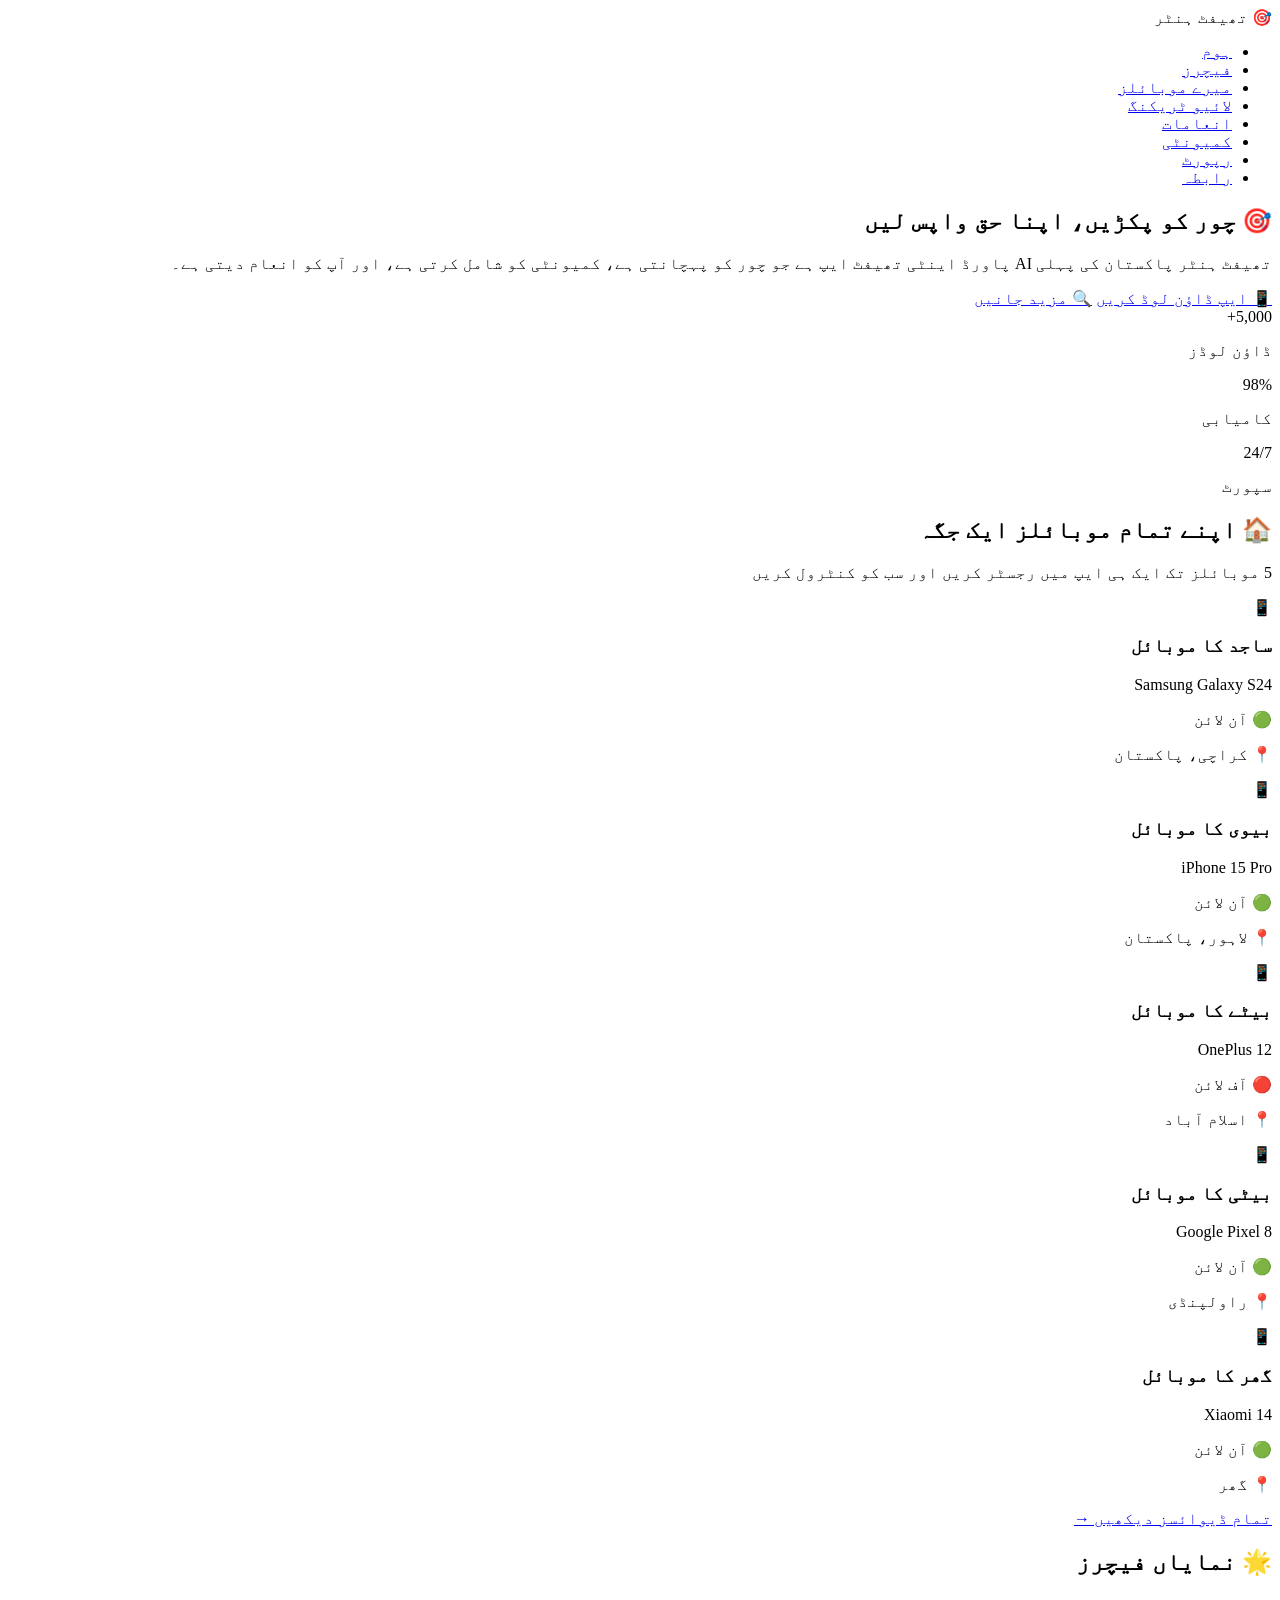
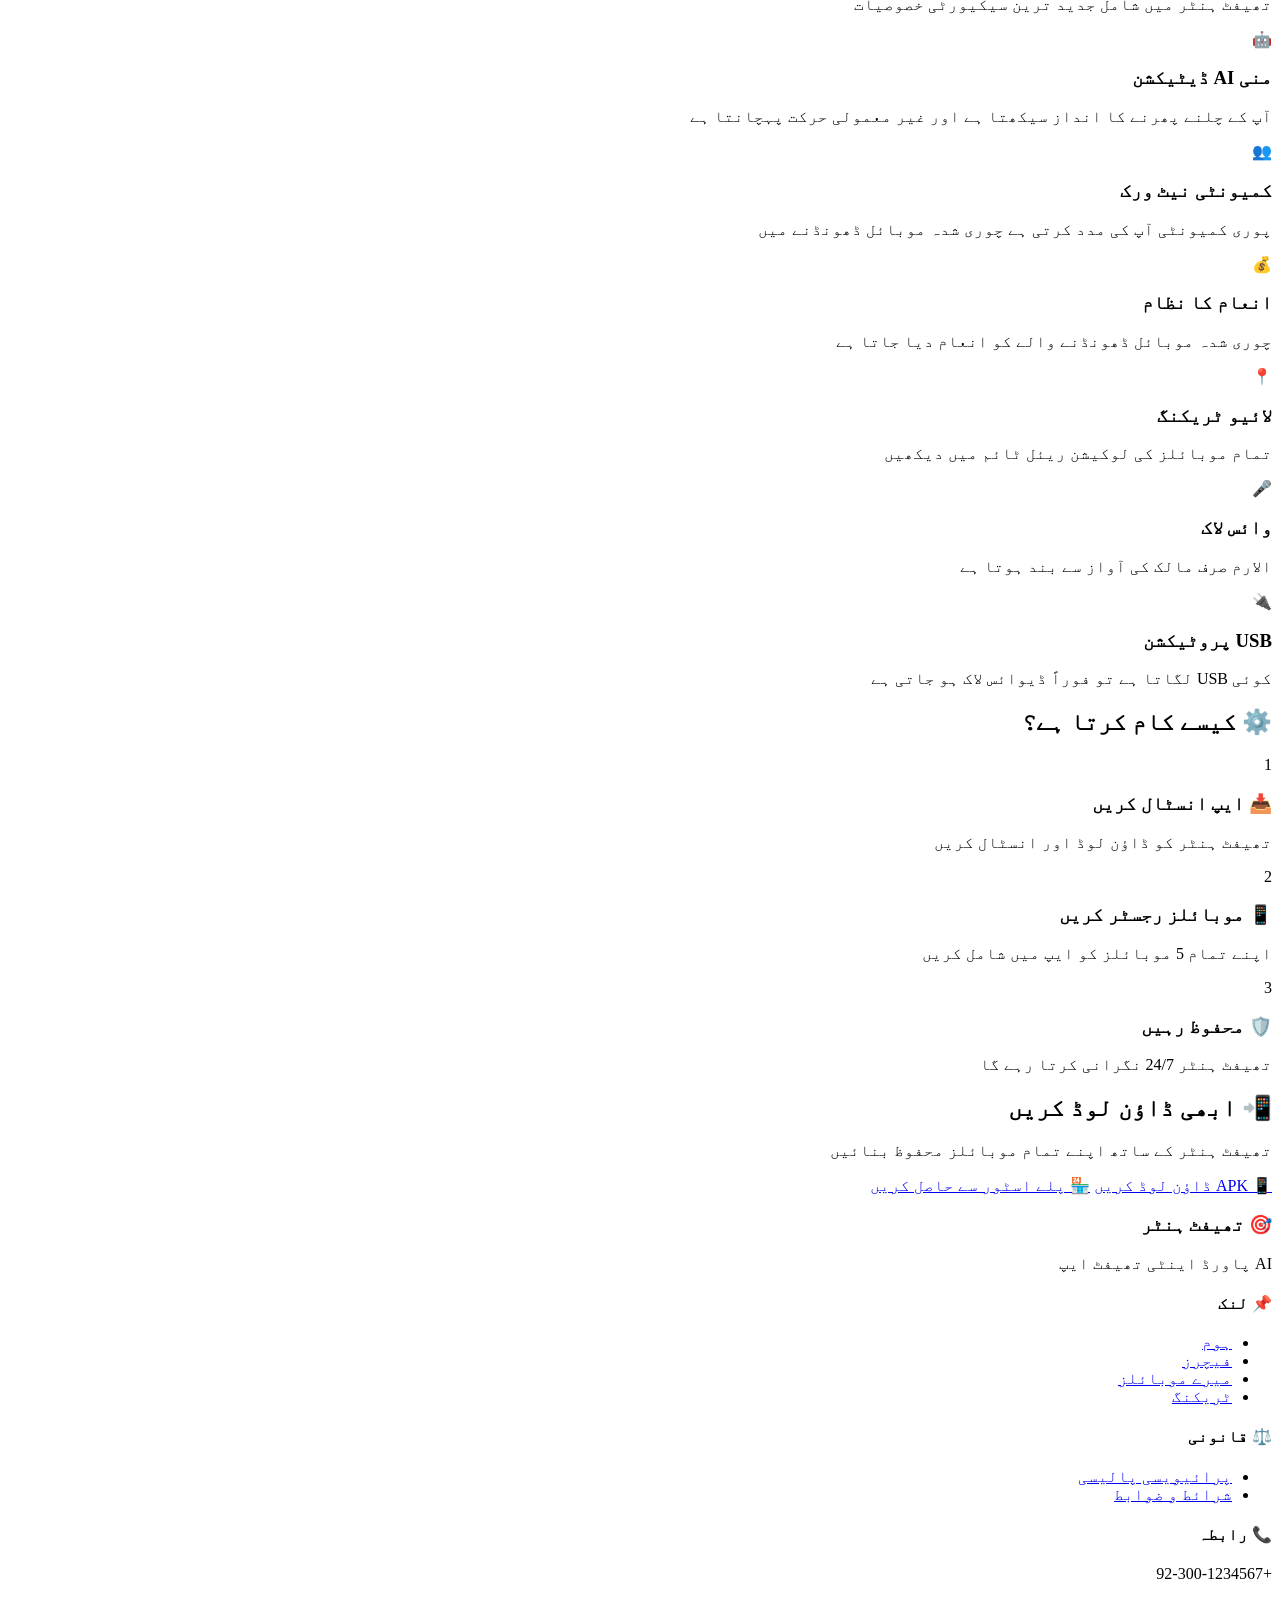
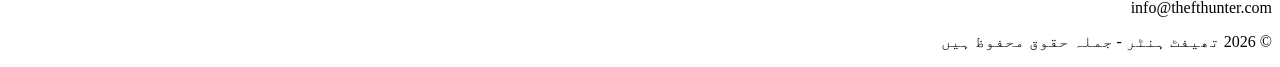
==== index.html @ 6f367af9 "Create index.html" ====
<!DOCTYPE html>
<html lang="ur" dir="rtl">
<head>
    <meta charset="UTF-8" />
    <meta name="viewport" content="width=device-width, initial-scale=1.0"/>
    <title>🎯 تھیفٹ ہنٹر - چور کو پکڑیں، اپنا حق واپس لیں</title>
    <meta name="description" content="تھیفٹ ہنٹر - AI پاورڈ اینٹی تھیفٹ ایپ۔ 5 موبائلز ایک ساتھ ٹریک کریں۔" />
    <link rel="stylesheet" href="css/style.css" />
</head>
<body>

    <!-- ====== نیویگیشن بار ====== -->
    <nav class="navbar">
        <div class="container">
            <div class="logo">
                <span class="logo-icon">🎯</span>
                <span class="logo-text">تھیفٹ ہنٹر</span>
            </div>
            <ul class="nav-menu">
                <li><a href="index.html" class="active">ہوم</a></li>
                <li><a href="features.html">فیچرز</a></li>
                <li><a href="devices.html">میرے موبائلز</a></li>
                <li><a href="track.html">لائیو ٹریکنگ</a></li>
                <li><a href="rewards.html">انعامات</a></li>
                <li><a href="community.html">کمیونٹی</a></li>
                <li><a href="report.html">رپورٹ</a></li>
                <li><a href="contact.html">رابطہ</a></li>
            </ul>
        </div>
    </nav>

    <!-- ====== ہیرو سیکشن ====== -->
    <section class="hero">
        <div class="container">
            <div class="hero-content">
                <h1>🎯 چور کو <span>پکڑیں</span>، اپنا حق <span>واپس لیں</span></h1>
                <p>تھیفٹ ہنٹر پاکستان کی پہلی AI پاورڈ اینٹی تھیفٹ ایپ ہے جو چور کو پہچانتی ہے، کمیونٹی کو شامل کرتی ہے، اور آپ کو انعام دیتی ہے۔</p>
                <div class="hero-buttons">
                    <a href="download.html" class="btn btn-primary">📱 ایپ ڈاؤن لوڈ کریں</a>
                    <a href="features.html" class="btn btn-secondary">🔍 مزید جانیں</a>
                </div>
                <div class="hero-stats">
                    <div class="stat"><span>5,000+</span><p>ڈاؤن لوڈز</p></div>
                    <div class="stat"><span>98%</span><p>کامیابی</p></div>
                    <div class="stat"><span>24/7</span><p>سپورٹ</p></div>
                </div>
            </div>
        </div>
    </section>

    <!-- ====== فیملی ڈیوائسز - 5 موبائلز ====== -->
    <section class="family-devices">
        <div class="container">
            <h2>🏠 اپنے تمام موبائلز ایک جگہ</h2>
            <p>5 موبائلز تک ایک ہی ایپ میں رجسٹر کریں اور سب کو کنٹرول کریں</p>
            
            <div class="devices-preview">
                <div class="device-card">
                    <div class="device-icon">📱</div>
                    <h3>ساجد کا موبائل</h3>
                    <p>Samsung Galaxy S24</p>
                    <span class="status online">🟢 آن لائن</span>
                    <p class="location">📍 کراچی، پاکستان</p>
                </div>
                <div class="device-card">
                    <div class="device-icon">📱</div>
                    <h3>بیوی کا موبائل</h3>
                    <p>iPhone 15 Pro</p>
                    <span class="status online">🟢 آن لائن</span>
                    <p class="location">📍 لاہور، پاکستان</p>
                </div>
                <div class="device-card">
                    <div class="device-icon">📱</div>
                    <h3>بیٹے کا موبائل</h3>
                    <p>OnePlus 12</p>
                    <span class="status offline">🔴 آف لائن</span>
                    <p class="location">📍 اسلام آباد</p>
                </div>
                <div class="device-card">
                    <div class="device-icon">📱</div>
                    <h3>بیٹی کا موبائل</h3>
                    <p>Google Pixel 8</p>
                    <span class="status online">🟢 آن لائن</span>
                    <p class="location">📍 راولپنڈی</p>
                </div>
                <div class="device-card">
                    <div class="device-icon">📱</div>
                    <h3>گھر کا موبائل</h3>
                    <p>Xiaomi 14</p>
                    <span class="status online">🟢 آن لائن</span>
                    <p class="location">📍 گھر</p>
                </div>
            </div>
            <a href="devices.html" class="btn btn-primary">تمام ڈیوائسز دیکھیں →</a>
        </div>
    </section>

    <!-- ====== فیچرز ====== -->
    <section class="features">
        <div class="container">
            <h2>🌟 نمایاں فیچرز</h2>
            <p>تھیفٹ ہنٹر میں شامل جدید ترین سیکیورٹی خصوصیات</p>
            
            <div class="features-grid">
                <div class="feature-card">
                    <div class="feature-icon">🤖</div>
                    <h3>منی AI ڈیٹیکشن</h3>
                    <p>آپ کے چلنے پھرنے کا انداز سیکھتا ہے اور غیر معمولی حرکت پہچانتا ہے</p>
                </div>
                <div class="feature-card">
                    <div class="feature-icon">👥</div>
                    <h3>کمیونٹی نیٹ ورک</h3>
                    <p>پوری کمیونٹی آپ کی مدد کرتی ہے چوری شدہ موبائل ڈھونڈنے میں</p>
                </div>
                <div class="feature-card">
                    <div class="feature-icon">💰</div>
                    <h3>انعام کا نظام</h3>
                    <p>چوری شدہ موبائل ڈھونڈنے والے کو انعام دیا جاتا ہے</p>
                </div>
                <div class="feature-card">
                    <div class="feature-icon">📍</div>
                    <h3>لائیو ٹریکنگ</h3>
                    <p>تمام موبائلز کی لوکیشن ریئل ٹائم میں دیکھیں</p>
                </div>
                <div class="feature-card">
                    <div class="feature-icon">🎤</div>
                    <h3>وائس لاک</h3>
                    <p>الارم صرف مالک کی آواز سے بند ہوتا ہے</p>
                </div>
                <div class="feature-card">
                    <div class="feature-icon">🔌</div>
                    <h3>USB پروٹیکشن</h3>
                    <p>کوئی USB لگاتا ہے تو فوراً ڈیوائس لاک ہو جاتی ہے</p>
                </div>
            </div>
        </div>
    </section>

    <!-- ====== کیسے کام کرتا ہے ====== -->
    <section class="how-it-works">
        <div class="container">
            <h2>⚙️ کیسے کام کرتا ہے؟</h2>
            <div class="steps">
                <div class="step">
                    <div class="step-number">1</div>
                    <h3>📥 ایپ انسٹال کریں</h3>
                    <p>تھیفٹ ہنٹر کو ڈاؤن لوڈ اور انسٹال کریں</p>
                </div>
                <div class="step">
                    <div class="step-number">2</div>
                    <h3>📱 موبائلز رجسٹر کریں</h3>
                    <p>اپنے تمام 5 موبائلز کو ایپ میں شامل کریں</p>
                </div>
                <div class="step">
                    <div class="step-number">3</div>
                    <h3>🛡️ محفوظ رہیں</h3>
                    <p>تھیفٹ ہنٹر 24/7 نگرانی کرتا رہے گا</p>
                </div>
            </div>
        </div>
    </section>

    <!-- ====== ڈاؤن لوڈ ====== -->
    <section class="download-section">
        <div class="container">
            <h2>📲 ابھی ڈاؤن لوڈ کریں</h2>
            <p>تھیفٹ ہنٹر کے ساتھ اپنے تمام موبائلز محفوظ بنائیں</p>
            <div class="download-buttons">
                <a href="#" class="btn btn-download">📱 APK ڈاؤن لوڈ کریں</a>
                <a href="#" class="btn btn-download btn-google">🏪 پلے اسٹور سے حاصل کریں</a>
            </div>
        </div>
    </section>

    <!-- ====== فوٹر ====== -->
    <footer>
        <div class="container">
            <div class="footer-grid">
                <div>
                    <h3>🎯 تھیفٹ ہنٹر</h3>
                    <p>AI پاورڈ اینٹی تھیفٹ ایپ</p>
                </div>
                <div>
                    <h4>📌 لنک</h4>
                    <ul>
                        <li><a href="index.html">ہوم</a></li>
                        <li><a href="features.html">فیچرز</a></li>
                        <li><a href="devices.html">میرے موبائلز</a></li>
                        <li><a href="track.html">ٹریکنگ</a></li>
                    </ul>
                </div>
                <div>
                    <h4>⚖️ قانونی</h4>
                    <ul>
                        <li><a href="#">پرائیویسی پالیسی</a></li>
                        <li><a href="#">شرائط و ضوابط</a></li>
                    </ul>
                </div>
                <div>
                    <h4>📞 رابطہ</h4>
                    <p>+92-300-1234567</p>
                    <p>info@thefthunter.com</p>
                </div>
            </div>
            <p class="copyright">&copy; 2026 تھیفٹ ہنٹر - جملہ حقوق محفوظ ہیں</p>
        </div>
    </footer>

</body>
  </html>
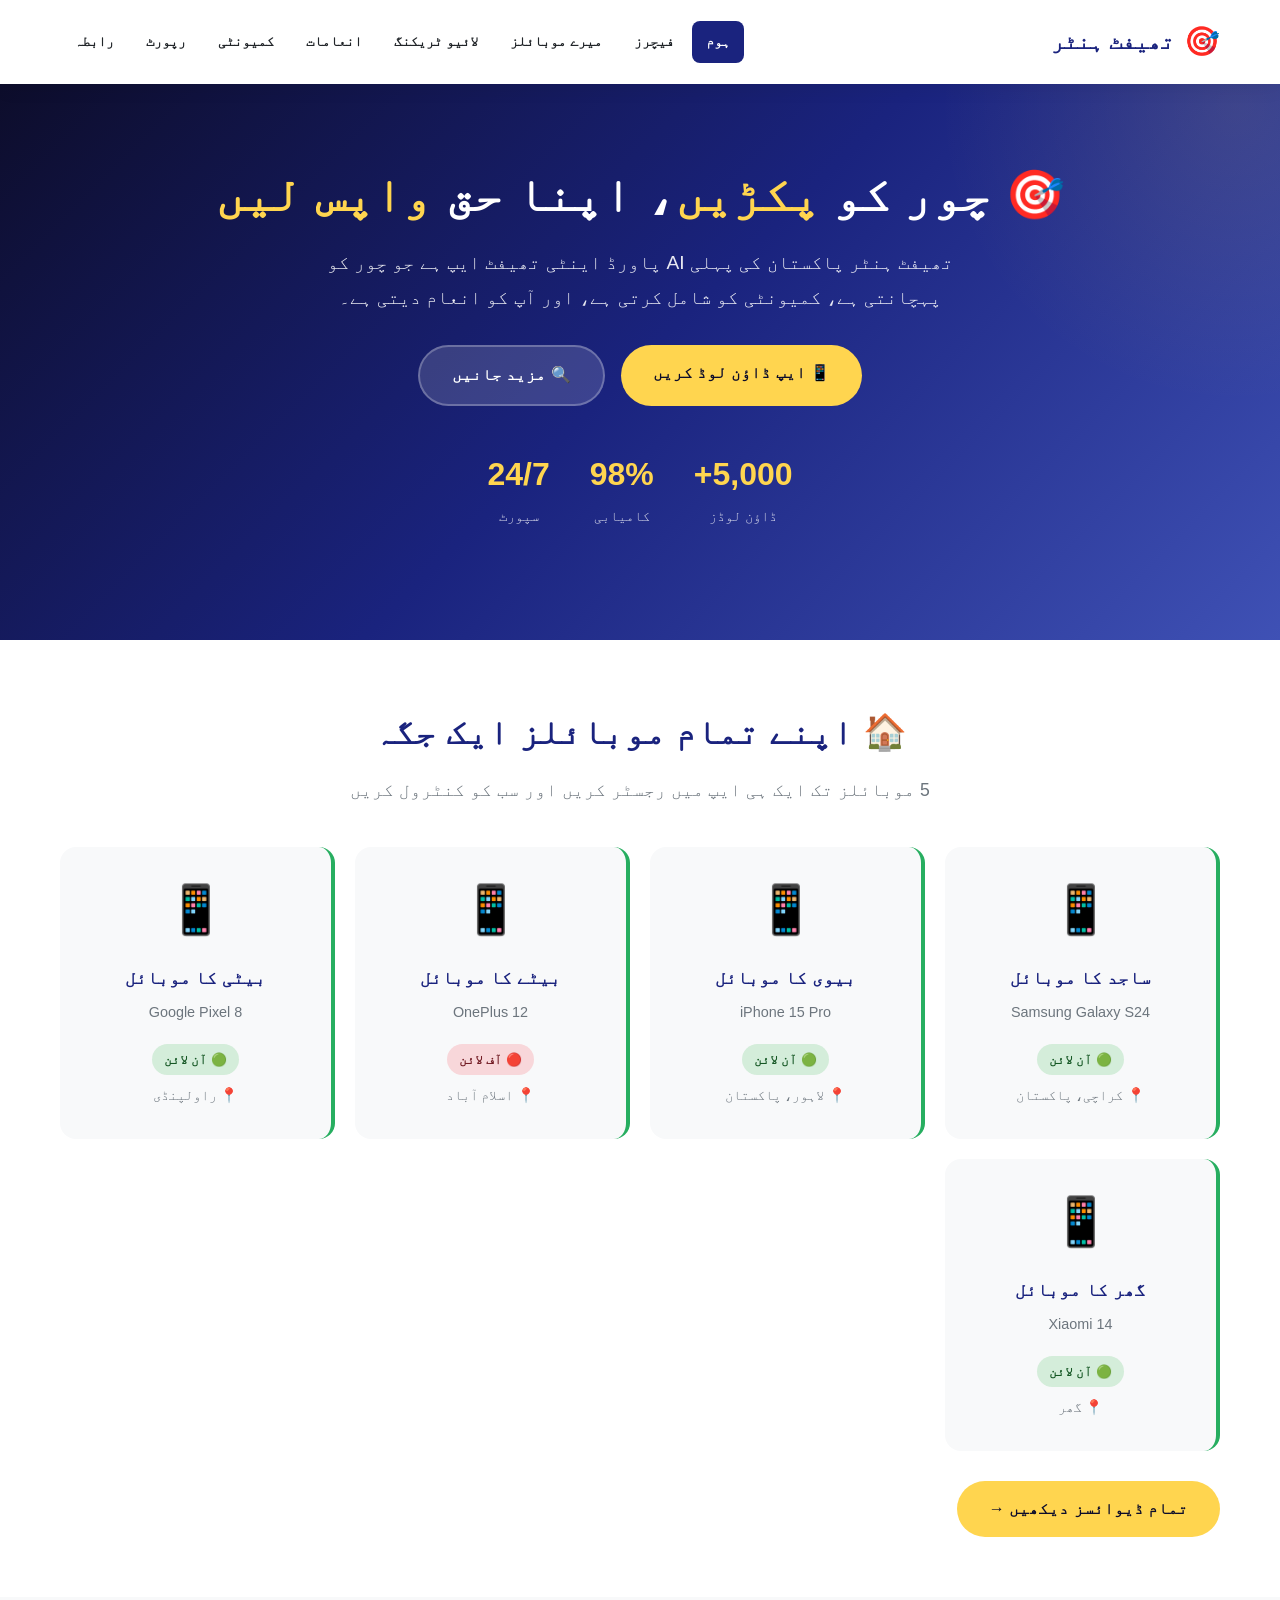
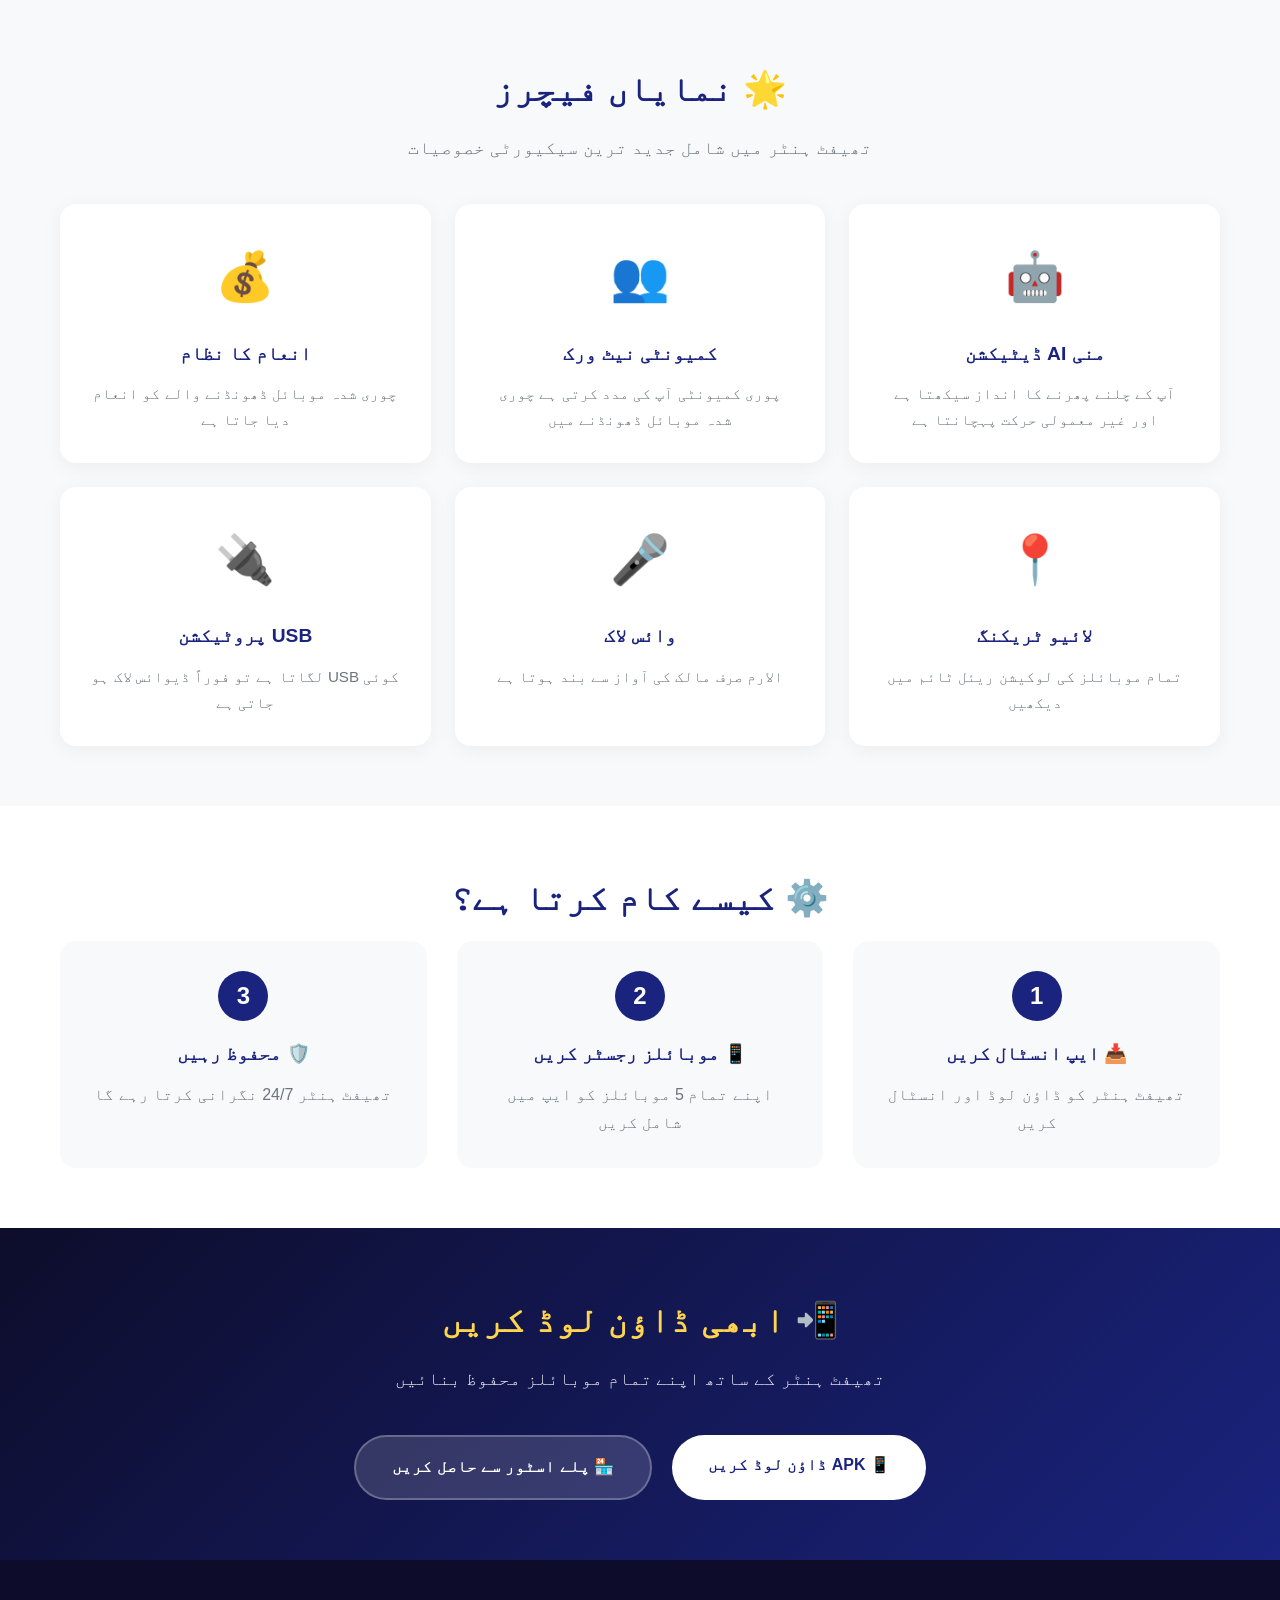
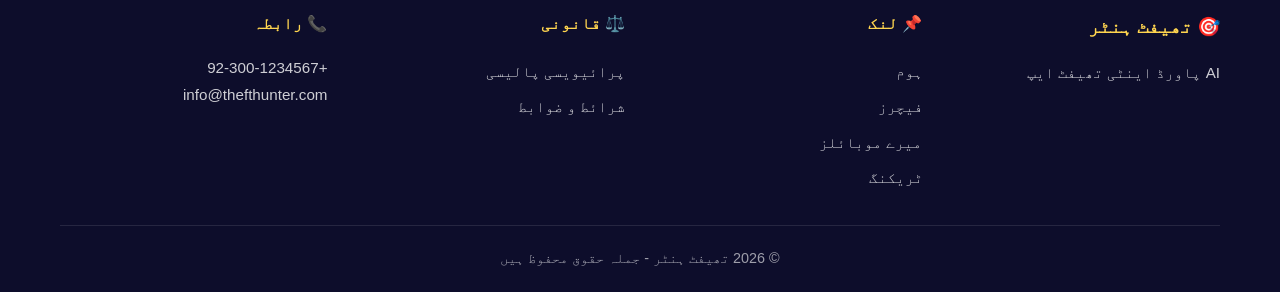
==== commit f42625ca: "Update index.html" ====
--- a/index.html
+++ b/index.html
@@ -2,6 +2,7 @@
 <html lang="ur" dir="rtl">
 <head>
     <meta charset="UTF-8" />
+    <meta name="google-site-verification" content="CwU_jvVNVQ4ezoW95NnBMpfn7PFesut6MOuxwSzhzFg" />
     <meta name="viewport" content="width=device-width, initial-scale=1.0"/>
     <title>🎯 تھیفٹ ہنٹر - چور کو پکڑیں، اپنا حق واپس لیں</title>
     <meta name="description" content="تھیفٹ ہنٹر - AI پاورڈ اینٹی تھیفٹ ایپ۔ 5 موبائلز ایک ساتھ ٹریک کریں۔" />
@@ -207,4 +208,4 @@
     </footer>
 
 </body>
-  </html>
+                                          </html>
--- a/css/style.css
+++ b/css/style.css
@@ -0,0 +1,590 @@
+/* ==============================================
+   تھیفٹ ہنٹر - مکمل اسٹائل شیٹ
+   ============================================== */
+
+* {
+    margin: 0;
+    padding: 0;
+    box-sizing: border-box;
+}
+
+:root {
+    --primary: #1A237E;
+    --primary-dark: #0D0D2B;
+    --primary-light: #3F51B5;
+    --secondary: #E74C3C;
+    --accent: #FFD54F;
+    --success: #27AE60;
+    --warning: #F39C12;
+    --white: #FFFFFF;
+    --light: #F8F9FA;
+    --gray: #6C757D;
+    --dark: #212529;
+    --shadow: 0 10px 40px rgba(0,0,0,0.1);
+    --shadow-hover: 0 15px 50px rgba(0,0,0,0.2);
+    --radius: 16px;
+    --transition: all 0.3s ease;
+}
+
+html {
+    scroll-behavior: smooth;
+}
+
+body {
+    font-family: 'Segoe UI', Tahoma, Geneva, Verdana, sans-serif;
+    background: var(--light);
+    color: var(--dark);
+    direction: rtl;
+    line-height: 1.8;
+    overflow-x: hidden;
+}
+
+.container {
+    max-width: 1200px;
+    margin: 0 auto;
+    padding: 0 20px;
+}
+
+/* ==============================================
+   نیویگیشن بار
+   ============================================== */
+.navbar {
+    background: rgba(255, 255, 255, 0.98);
+    backdrop-filter: blur(10px);
+    padding: 16px 0;
+    box-shadow: 0 2px 20px rgba(0,0,0,0.08);
+    position: sticky;
+    top: 0;
+    z-index: 1000;
+    transition: var(--transition);
+}
+
+.navbar .container {
+    display: flex;
+    justify-content: space-between;
+    align-items: center;
+    flex-wrap: wrap;
+    gap: 10px;
+}
+
+.logo {
+    display: flex;
+    align-items: center;
+    gap: 10px;
+    font-size: 1.4rem;
+    font-weight: 800;
+    color: var(--primary);
+    text-decoration: none;
+}
+
+.logo-icon {
+    font-size: 1.8rem;
+}
+
+.nav-menu {
+    display: flex;
+    list-style: none;
+    gap: 4px;
+    flex-wrap: wrap;
+    align-items: center;
+}
+
+.nav-menu li a {
+    color: var(--dark);
+    text-decoration: none;
+    padding: 8px 14px;
+    border-radius: 8px;
+    font-weight: 600;
+    font-size: 0.9rem;
+    transition: var(--transition);
+    display: block;
+}
+
+.nav-menu li a:hover,
+.nav-menu li a.active {
+    background: var(--primary);
+    color: var(--white);
+}
+
+/* ==============================================
+   ہیرو سیکشن
+   ============================================== */
+.hero {
+    background: linear-gradient(135deg, var(--primary-dark) 0%, var(--primary) 50%, var(--primary-light) 100%);
+    color: var(--white);
+    padding: 80px 0;
+    text-align: center;
+    position: relative;
+    overflow: hidden;
+}
+
+.hero::before {
+    content: '';
+    position: absolute;
+    top: -50%;
+    right: -20%;
+    width: 600px;
+    height: 600px;
+    background: radial-gradient(circle, rgba(255,213,79,0.1) 0%, transparent 70%);
+    border-radius: 50%;
+    animation: float 20s ease-in-out infinite;
+}
+
+@keyframes float {
+    0%, 100% { transform: translateY(0); }
+    50% { transform: translateY(-30px); }
+}
+
+.hero h1 {
+    font-size: 3rem;
+    margin-bottom: 20px;
+    line-height: 1.3;
+    position: relative;
+    z-index: 1;
+}
+
+.hero h1 span {
+    color: var(--accent);
+}
+
+.hero p {
+    font-size: 1.2rem;
+    max-width: 700px;
+    margin: 0 auto 30px;
+    opacity: 0.9;
+    position: relative;
+    z-index: 1;
+}
+
+.hero-buttons {
+    display: flex;
+    gap: 16px;
+    justify-content: center;
+    flex-wrap: wrap;
+    margin-bottom: 40px;
+    position: relative;
+    z-index: 1;
+}
+
+.btn {
+    display: inline-block;
+    padding: 14px 32px;
+    border-radius: 50px;
+    text-decoration: none;
+    font-weight: 700;
+    transition: var(--transition);
+    cursor: pointer;
+    border: none;
+    font-size: 1rem;
+    text-align: center;
+}
+
+.btn-primary {
+    background: var(--accent);
+    color: var(--primary-dark);
+}
+
+.btn-primary:hover {
+    transform: translateY(-3px);
+    box-shadow: 0 10px 30px rgba(255,213,79,0.4);
+}
+
+.btn-secondary {
+    background: rgba(255,255,255,0.15);
+    color: var(--white);
+    border: 2px solid rgba(255,255,255,0.25);
+}
+
+.btn-secondary:hover {
+    background: rgba(255,255,255,0.25);
+    transform: translateY(-3px);
+}
+
+.hero-stats {
+    display: flex;
+    gap: 40px;
+    justify-content: center;
+    flex-wrap: wrap;
+    position: relative;
+    z-index: 1;
+}
+
+.stat {
+    text-align: center;
+}
+
+.stat span {
+    display: block;
+    font-size: 2rem;
+    font-weight: 800;
+    color: var(--accent);
+}
+
+.stat p {
+    font-size: 0.9rem;
+    opacity: 0.8;
+}
+
+/* ==============================================
+   سیکشنز (عام)
+   ============================================== */
+section {
+    padding: 60px 0;
+}
+
+section h2 {
+    font-size: 2.2rem;
+    color: var(--primary);
+    margin-bottom: 12px;
+    text-align: center;
+}
+
+section > .container > p {
+    text-align: center;
+    color: var(--gray);
+    font-size: 1.1rem;
+    margin-bottom: 40px;
+    max-width: 700px;
+    margin-left: auto;
+    margin-right: auto;
+}
+
+/* ==============================================
+   فیملی ڈیوائسز
+   ============================================== */
+.family-devices {
+    background: var(--white);
+}
+
+.devices-preview {
+    display: grid;
+    grid-template-columns: repeat(auto-fit, minmax(220px, 1fr));
+    gap: 20px;
+    margin-bottom: 30px;
+}
+
+.device-card {
+    background: var(--light);
+    padding: 20px;
+    border-radius: var(--radius);
+    text-align: center;
+    border-right: 4px solid var(--success);
+    transition: var(--transition);
+}
+
+.device-card:hover {
+    transform: translateY(-5px);
+    box-shadow: var(--shadow);
+}
+
+.device-icon {
+    font-size: 3rem;
+    margin-bottom: 10px;
+}
+
+.device-card h3 {
+    color: var(--primary);
+    margin-bottom: 5px;
+    font-size: 1.1rem;
+}
+
+.device-card p {
+    color: var(--gray);
+    font-size: 0.9rem;
+    margin-bottom: 10px;
+}
+
+.status {
+    display: inline-block;
+    padding: 4px 12px;
+    border-radius: 50px;
+    font-size: 0.8rem;
+    font-weight: 700;
+    margin: 8px 0;
+}
+
+.status.online {
+    background: #D4EDDA;
+    color: #155724;
+}
+
+.status.offline {
+    background: #F8D7DA;
+    color: #721C24;
+}
+
+.status.stolen {
+    background: var(--secondary);
+    color: var(--white);
+}
+
+.location {
+    color: var(--success);
+    font-size: 0.85rem;
+}
+
+/* ==============================================
+   فیچرز
+   ============================================== */
+.features {
+    background: var(--light);
+}
+
+.features-grid {
+    display: grid;
+    grid-template-columns: repeat(auto-fit, minmax(280px, 1fr));
+    gap: 24px;
+}
+
+.feature-card {
+    background: var(--white);
+    padding: 30px;
+    border-radius: var(--radius);
+    box-shadow: 0 4px 20px rgba(0,0,0,0.05);
+    transition: var(--transition);
+    text-align: center;
+}
+
+.feature-card:hover {
+    transform: translateY(-8px);
+    box-shadow: var(--shadow-hover);
+}
+
+.feature-icon {
+    font-size: 3rem;
+    margin-bottom: 16px;
+}
+
+.feature-card h3 {
+    color: var(--primary);
+    margin-bottom: 10px;
+    font-size: 1.2rem;
+}
+
+.feature-card p {
+    color: var(--gray);
+    font-size: 0.95rem;
+    line-height: 1.7;
+}
+
+/* ==============================================
+   کیسے کام کرتا ہے
+   ============================================== */
+.how-it-works {
+    background: var(--white);
+}
+
+.steps {
+    display: grid;
+    grid-template-columns: repeat(auto-fit, minmax(250px, 1fr));
+    gap: 30px;
+}
+
+.step {
+    background: var(--light);
+    padding: 30px;
+    border-radius: var(--radius);
+    text-align: center;
+    transition: var(--transition);
+}
+
+.step:hover {
+    transform: translateY(-5px);
+    box-shadow: var(--shadow);
+}
+
+.step-number {
+    width: 50px;
+    height: 50px;
+    background: var(--primary);
+    color: var(--white);
+    border-radius: 50%;
+    display: flex;
+    align-items: center;
+    justify-content: center;
+    font-size: 1.5rem;
+    font-weight: 800;
+    margin: 0 auto 16px;
+}
+
+.step h3 {
+    color: var(--primary);
+    margin-bottom: 10px;
+}
+
+.step p {
+    color: var(--gray);
+}
+
+/* ==============================================
+   ڈاؤن لوڈ سیکشن
+   ============================================== */
+.download-section {
+    background: linear-gradient(135deg, var(--primary-dark), var(--primary));
+    color: var(--white);
+    text-align: center;
+}
+
+.download-section h2 {
+    color: var(--accent);
+}
+
+.download-section > .container > p {
+    color: rgba(255,255,255,0.9);
+}
+
+.download-buttons {
+    display: flex;
+    gap: 20px;
+    justify-content: center;
+    flex-wrap: wrap;
+    margin-top: 30px;
+}
+
+.btn-download {
+    background: var(--white);
+    color: var(--primary);
+    padding: 16px 36px;
+}
+
+.btn-download:hover {
+    transform: translateY(-3px);
+    box-shadow: 0 10px 30px rgba(255,255,255,0.3);
+}
+
+.btn-google {
+    background: rgba(255,255,255,0.15);
+    color: var(--white);
+    border: 2px solid rgba(255,255,255,0.25);
+}
+
+.btn-google:hover {
+    background: rgba(255,255,255,0.25);
+}
+
+/* ==============================================
+   فوٹر
+   ============================================== */
+footer {
+    background: var(--primary-dark);
+    color: var(--white);
+    padding: 50px 0 20px;
+}
+
+.footer-grid {
+    display: grid;
+    grid-template-columns: repeat(auto-fit, minmax(200px, 1fr));
+    gap: 30px;
+    margin-bottom: 30px;
+}
+
+.footer-grid h3,
+.footer-grid h4 {
+    color: var(--accent);
+    margin-bottom: 15px;
+}
+
+.footer-grid p,
+.footer-grid ul {
+    color: rgba(255,255,255,0.8);
+    font-size: 0.95rem;
+}
+
+.footer-grid ul {
+    list-style: none;
+}
+
+.footer-grid ul li {
+    padding: 4px 0;
+}
+
+.footer-grid ul li a {
+    color: rgba(255,255,255,0.8);
+    text-decoration: none;
+    transition: var(--transition);
+}
+
+.footer-grid ul li a:hover {
+    color: var(--accent);
+    padding-right: 5px;
+}
+
+.copyright {
+    text-align: center;
+    padding-top: 20px;
+    border-top: 1px solid rgba(255,255,255,0.1);
+    color: rgba(255,255,255,0.6);
+    font-size: 0.9rem;
+}
+
+/* ==============================================
+   موبائل کے لیے (Responsive)
+   ============================================== */
+@media (max-width: 768px) {
+    .hero h1 {
+        font-size: 2rem;
+    }
+    
+    .hero p {
+        font-size: 1rem;
+    }
+    
+    .nav-menu {
+        justify-content: center;
+        width: 100%;
+    }
+    
+    .nav-menu li a {
+        padding: 6px 10px;
+        font-size: 0.85rem;
+    }
+    
+    section h2 {
+        font-size: 1.7rem;
+    }
+    
+    .hero-stats {
+        gap: 20px;
+    }
+    
+    .stat span {
+        font-size: 1.5rem;
+    }
+    
+    .features-grid,
+    .devices-preview,
+    .steps {
+        grid-template-columns: 1fr;
+    }
+    
+    .btn {
+        padding: 12px 24px;
+        font-size: 0.9rem;
+    }
+}
+
+@media (max-width: 480px) {
+    .hero h1 {
+        font-size: 1.6rem;
+    }
+    
+    .logo {
+        font-size: 1.1rem;
+    }
+    
+    .logo-icon {
+        font-size: 1.4rem;
+    }
+    
+    .navbar {
+        padding: 10px 0;
+    }
+    
+    section {
+        padding: 40px 0;
+    }
+    
+    section h2 {
+        font-size: 1.4rem;
+    }
+                               }
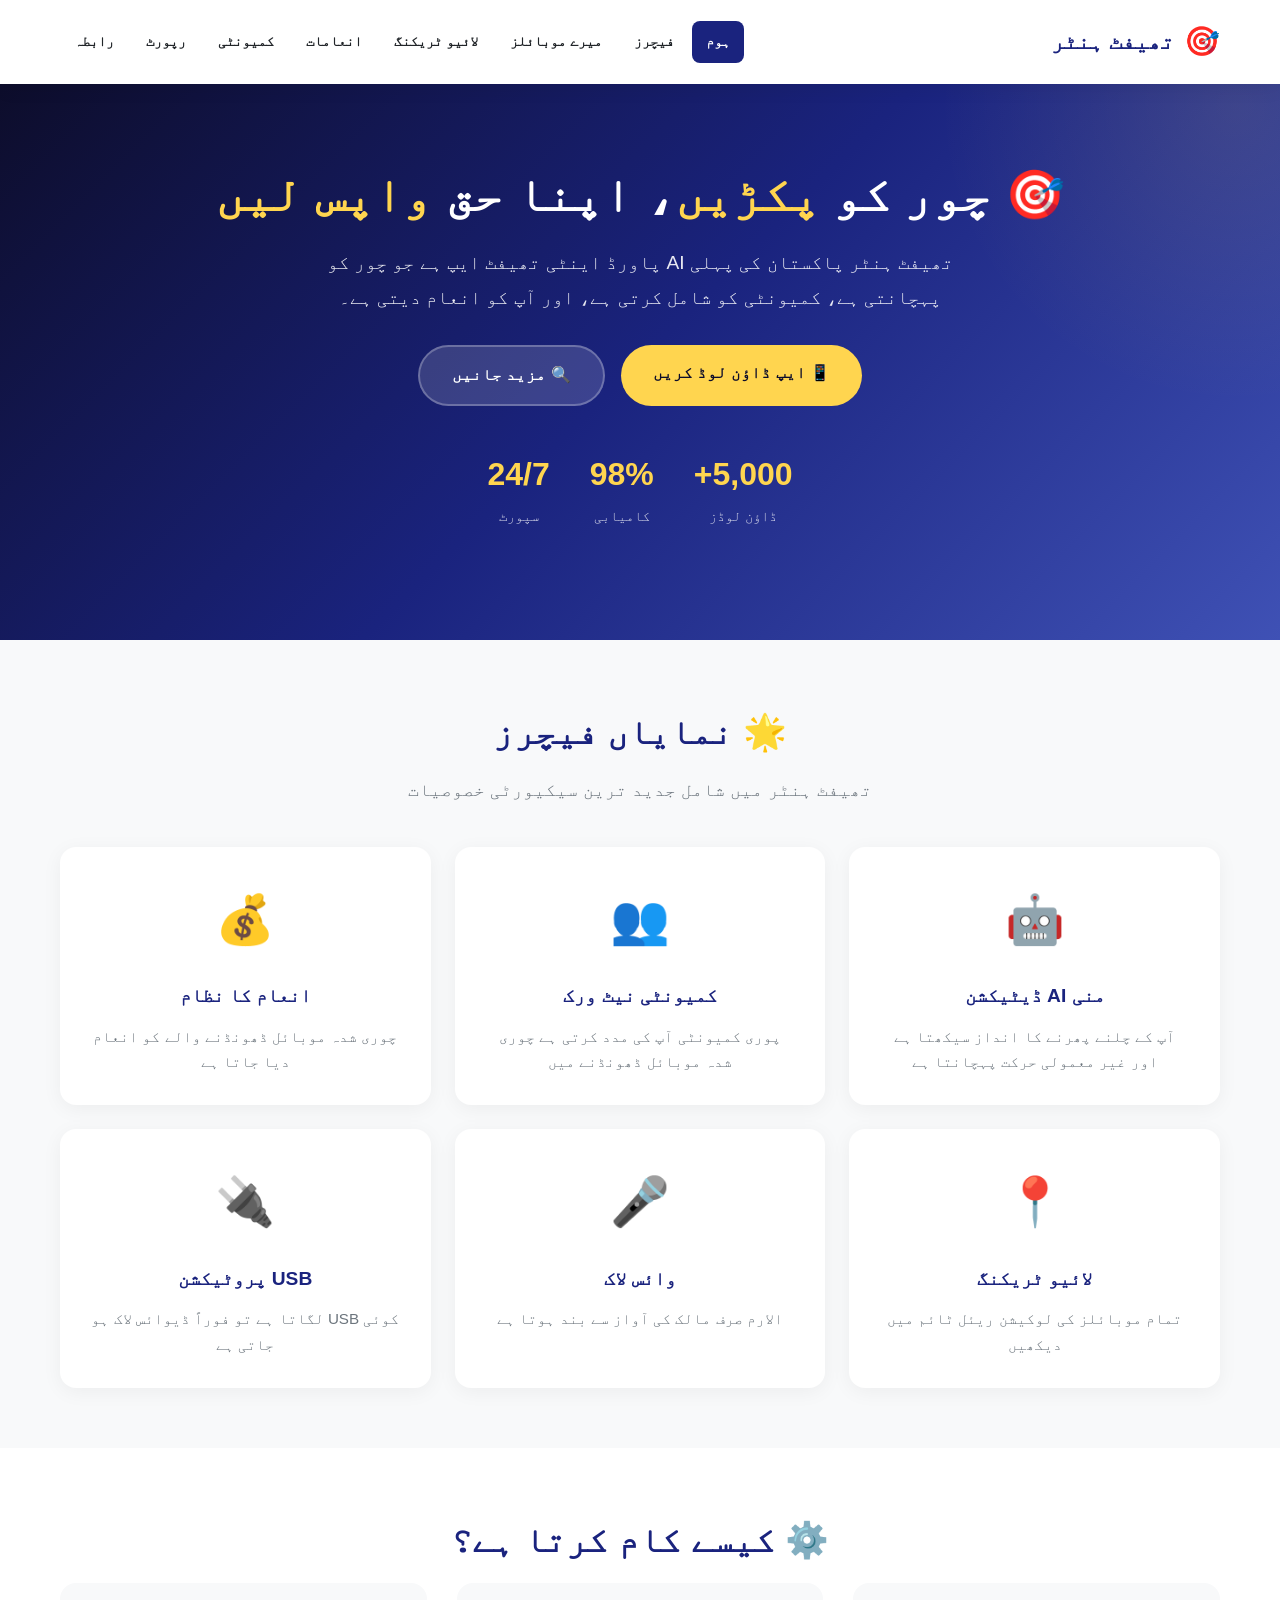
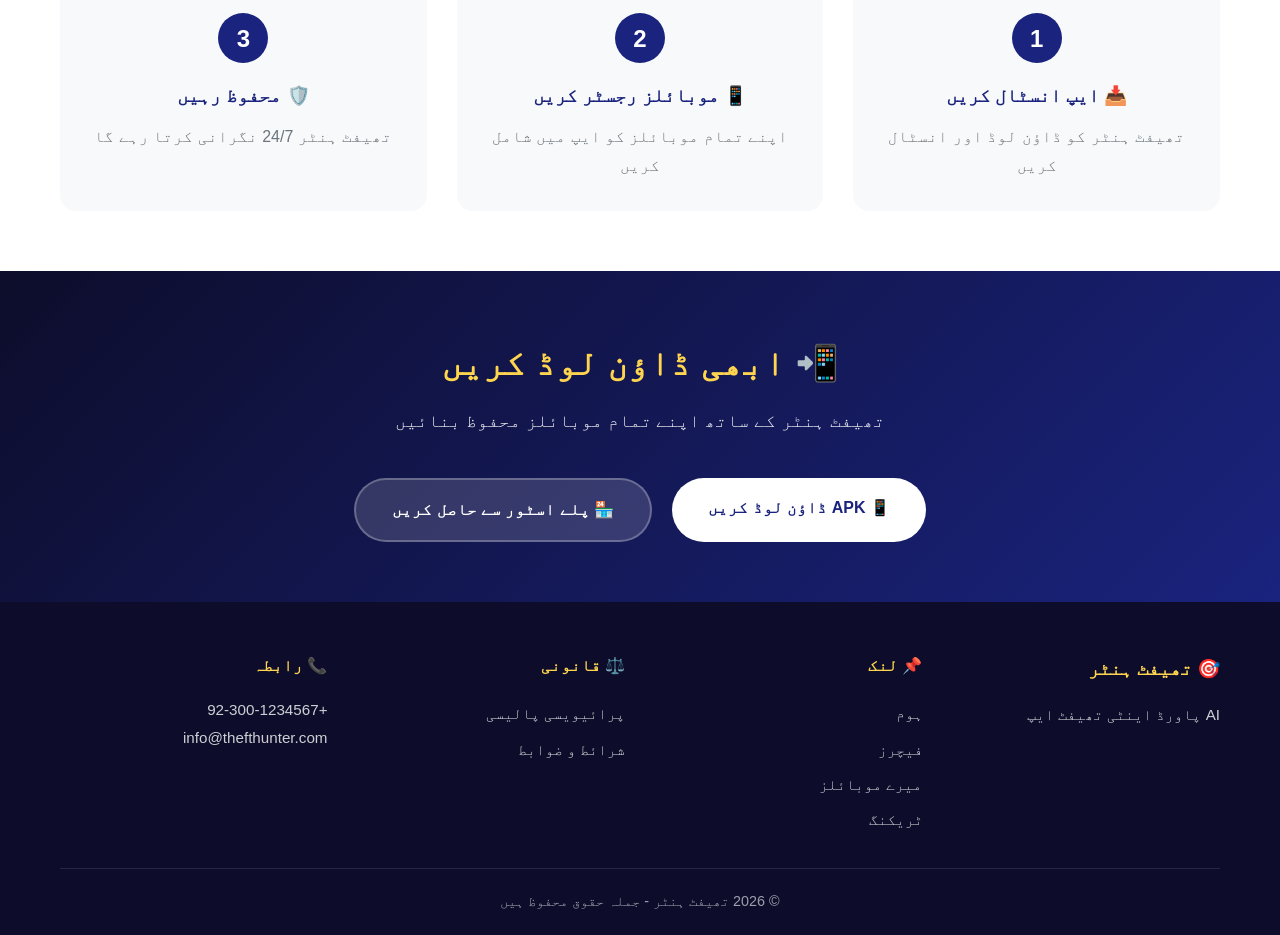
==== commit a929af96: "Refactor index.html to remove family devices Removed family devices section and updated links." ====
--- a/index.html
+++ b/index.html
@@ -2,7 +2,7 @@
 <html lang="ur" dir="rtl">
 <head>
     <meta charset="UTF-8" />
-    <meta name="google-site-verification" content="CwU_jvVNVQ4ezoW95NnBMpfn7PFesut6MOuxwSzhzFg" />
+    <meta name="google-site-verification" content="Zizre8eUrKEOZaQeyy_ZKunvBuW9qc2QjfamLsppagE" />
     <meta name="viewport" content="width=device-width, initial-scale=1.0"/>
     <title>🎯 تھیفٹ ہنٹر - چور کو پکڑیں، اپنا حق واپس لیں</title>
     <meta name="description" content="تھیفٹ ہنٹر - AI پاورڈ اینٹی تھیفٹ ایپ۔ 5 موبائلز ایک ساتھ ٹریک کریں۔" />
@@ -30,6 +30,9 @@
         </div>
     </nav>
 
+    <!-- ====== Main Content ====== -->
+    <main>
+
     <!-- ====== ہیرو سیکشن ====== -->
     <section class="hero">
         <div class="container">
@@ -46,53 +49,6 @@
                     <div class="stat"><span>24/7</span><p>سپورٹ</p></div>
                 </div>
             </div>
-        </div>
-    </section>
-
-    <!-- ====== فیملی ڈیوائسز - 5 موبائلز ====== -->
-    <section class="family-devices">
-        <div class="container">
-            <h2>🏠 اپنے تمام موبائلز ایک جگہ</h2>
-            <p>5 موبائلز تک ایک ہی ایپ میں رجسٹر کریں اور سب کو کنٹرول کریں</p>
-            
-            <div class="devices-preview">
-                <div class="device-card">
-                    <div class="device-icon">📱</div>
-                    <h3>ساجد کا موبائل</h3>
-                    <p>Samsung Galaxy S24</p>
-                    <span class="status online">🟢 آن لائن</span>
-                    <p class="location">📍 کراچی، پاکستان</p>
-                </div>
-                <div class="device-card">
-                    <div class="device-icon">📱</div>
-                    <h3>بیوی کا موبائل</h3>
-                    <p>iPhone 15 Pro</p>
-                    <span class="status online">🟢 آن لائن</span>
-                    <p class="location">📍 لاہور، پاکستان</p>
-                </div>
-                <div class="device-card">
-                    <div class="device-icon">📱</div>
-                    <h3>بیٹے کا موبائل</h3>
-                    <p>OnePlus 12</p>
-                    <span class="status offline">🔴 آف لائن</span>
-                    <p class="location">📍 اسلام آباد</p>
-                </div>
-                <div class="device-card">
-                    <div class="device-icon">📱</div>
-                    <h3>بیٹی کا موبائل</h3>
-                    <p>Google Pixel 8</p>
-                    <span class="status online">🟢 آن لائن</span>
-                    <p class="location">📍 راولپنڈی</p>
-                </div>
-                <div class="device-card">
-                    <div class="device-icon">📱</div>
-                    <h3>گھر کا موبائل</h3>
-                    <p>Xiaomi 14</p>
-                    <span class="status online">🟢 آن لائن</span>
-                    <p class="location">📍 گھر</p>
-                </div>
-            </div>
-            <a href="devices.html" class="btn btn-primary">تمام ڈیوائسز دیکھیں →</a>
         </div>
     </section>
 
@@ -150,7 +106,7 @@
                 <div class="step">
                     <div class="step-number">2</div>
                     <h3>📱 موبائلز رجسٹر کریں</h3>
-                    <p>اپنے تمام 5 موبائلز کو ایپ میں شامل کریں</p>
+                    <p>اپنے تمام موبائلز کو ایپ میں شامل کریں</p>
                 </div>
                 <div class="step">
                     <div class="step-number">3</div>
@@ -167,11 +123,14 @@
             <h2>📲 ابھی ڈاؤن لوڈ کریں</h2>
             <p>تھیفٹ ہنٹر کے ساتھ اپنے تمام موبائلز محفوظ بنائیں</p>
             <div class="download-buttons">
-                <a href="#" class="btn btn-download">📱 APK ڈاؤن لوڈ کریں</a>
+                <a href="download.html" class="btn btn-download">📱 APK ڈاؤن لوڈ کریں</a>
                 <a href="#" class="btn btn-download btn-google">🏪 پلے اسٹور سے حاصل کریں</a>
             </div>
         </div>
     </section>
+
+    </main>
+    <!-- ====== End Main ====== -->
 
     <!-- ====== فوٹر ====== -->
     <footer>
@@ -193,8 +152,8 @@
                 <div>
                     <h4>⚖️ قانونی</h4>
                     <ul>
-                        <li><a href="#">پرائیویسی پالیسی</a></li>
-                        <li><a href="#">شرائط و ضوابط</a></li>
+                        <li><a href="privacy.html">پرائیویسی پالیسی</a></li>
+                        <li><a href="terms.html">شرائط و ضوابط</a></li>
                     </ul>
                 </div>
                 <div>
@@ -208,4 +167,4 @@
     </footer>
 
 </body>
-                                          </html>
+    </html>
--- a/css/style.css
+++ b/css/style.css
@@ -289,7 +289,7 @@
 }
 
 .device-card p {
-    color: var(--gray);
+    color: #495057; /* نیا رنگ - پہلے var(--gray) تھا */
     font-size: 0.9rem;
     margin-bottom: 10px;
 }
@@ -319,8 +319,9 @@
 }
 
 .location {
-    color: var(--success);
+    color: #155724; /* نیا رنگ - پہلے var(--success) تھا */
     font-size: 0.85rem;
+    font-weight: 600;
 }
 
 /* ==============================================
@@ -587,4 +588,4 @@
     section h2 {
         font-size: 1.4rem;
     }
-                               }
+   }
